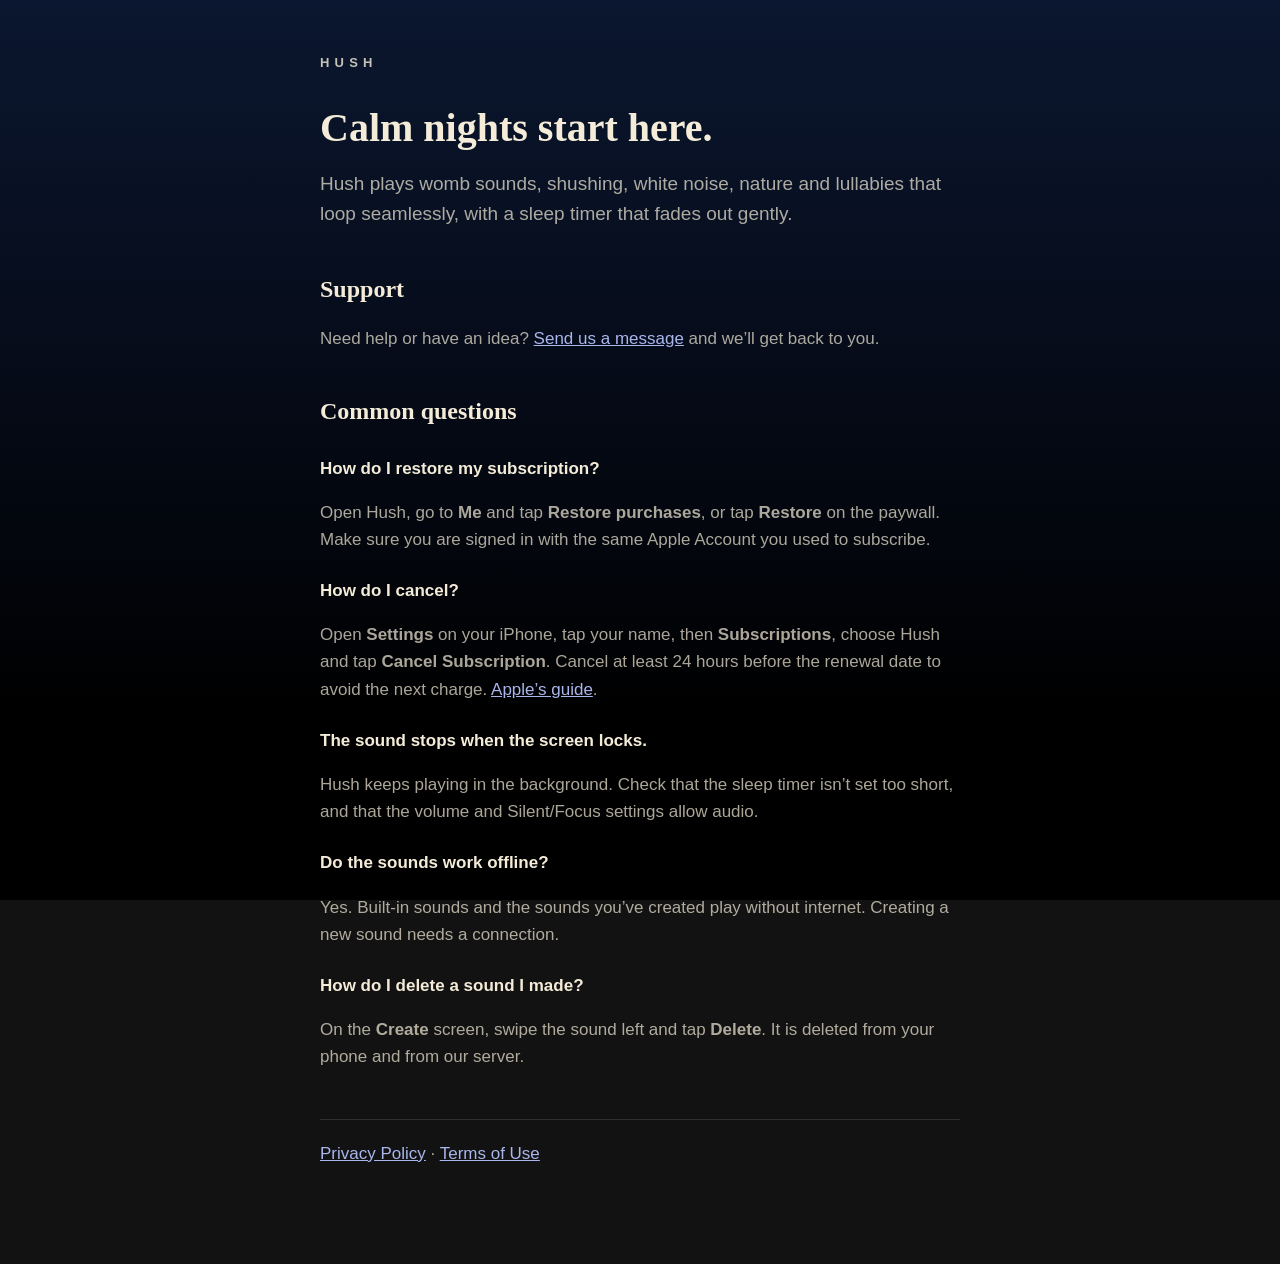
==== index.html @ 4e683d03 "Create index.html" ====
<!doctype html>
<html lang="en">
<head>
<meta charset="utf-8">
<meta name="viewport" content="width=device-width, initial-scale=1">
<title>Hush · Baby Sleep Sounds · Support</title>
<link rel="stylesheet" href="style.css">
</head>
<body>
<main>
<a class="brand" href="./">HUSH</a>
<h1>Calm nights start here.</h1>
<p class="lead">Hush plays womb sounds, shushing, white noise, nature and lullabies that loop seamlessly, with a sleep timer that fades out gently.</p>

<h2>Support</h2>
<p>Need help or have an idea? <a href="https://github.com/mudassir19333/hush/issues/new">Send us a message</a> and we’ll get back to you.</p>

<h2>Common questions</h2>
<h3>How do I restore my subscription?</h3>
<p>Open Hush, go to <strong>Me</strong> and tap <strong>Restore purchases</strong>, or tap <strong>Restore</strong> on the paywall. Make sure you are signed in with the same Apple Account you used to subscribe.</p>

<h3>How do I cancel?</h3>
<p>Open <strong>Settings</strong> on your iPhone, tap your name, then <strong>Subscriptions</strong>, choose Hush and tap <strong>Cancel Subscription</strong>. Cancel at least 24 hours before the renewal date to avoid the next charge. <a href="https://support.apple.com/en-us/118428">Apple’s guide</a>.</p>

<h3>The sound stops when the screen locks.</h3>
<p>Hush keeps playing in the background. Check that the sleep timer isn’t set too short, and that the volume and Silent/Focus settings allow audio.</p>

<h3>Do the sounds work offline?</h3>
<p>Yes. Built-in sounds and the sounds you’ve created play without internet. Creating a new sound needs a connection.</p>

<h3>How do I delete a sound I made?</h3>
<p>On the <strong>Create</strong> screen, swipe the sound left and tap <strong>Delete</strong>. It is deleted from your phone and from our server.</p>

<p class="links"><a href="privacy.html">Privacy Policy</a> · <a href="https://www.apple.com/legal/internet-services/itunes/dev/stdeula/">Terms of Use</a></p>
</main>
</body>
</html>
---- style.css ----
:root { color-scheme: dark; }
* { box-sizing: border-box; }
body {
  margin: 0;
  background: linear-gradient(180deg, #0b1730 0%, #050a16 45%, #000 80%) fixed;
  color: #f4ecd8;
  font: 17px/1.6 -apple-system, BlinkMacSystemFont, "Segoe UI", Roboto, sans-serif;
}
main { max-width: 680px; margin: 0 auto; padding: 48px 20px 80px; }
.brand { display: inline-block; letter-spacing: .4em; font-weight: 800; font-size: 13px; color: #f4ecd8cc; text-decoration: none; margin-bottom: 32px; }
h1 { font-family: Georgia, "Times New Roman", serif; font-size: 40px; line-height: 1.1; margin: 0 0 12px; font-weight: 600; }
h2 { font-family: Georgia, "Times New Roman", serif; font-size: 24px; margin: 40px 0 8px; font-weight: 600; }
h3 { font-size: 17px; margin: 24px 0 4px; }
p, li { color: #f4ecd8b3; }
.lead { font-size: 19px; }
.muted { color: #f4ecd873; margin-top: 0; }
a { color: #a9b6ec; }
ul { padding-left: 20px; }
.links { margin-top: 48px; padding-top: 20px; border-top: 1px solid #ffffff1f; }
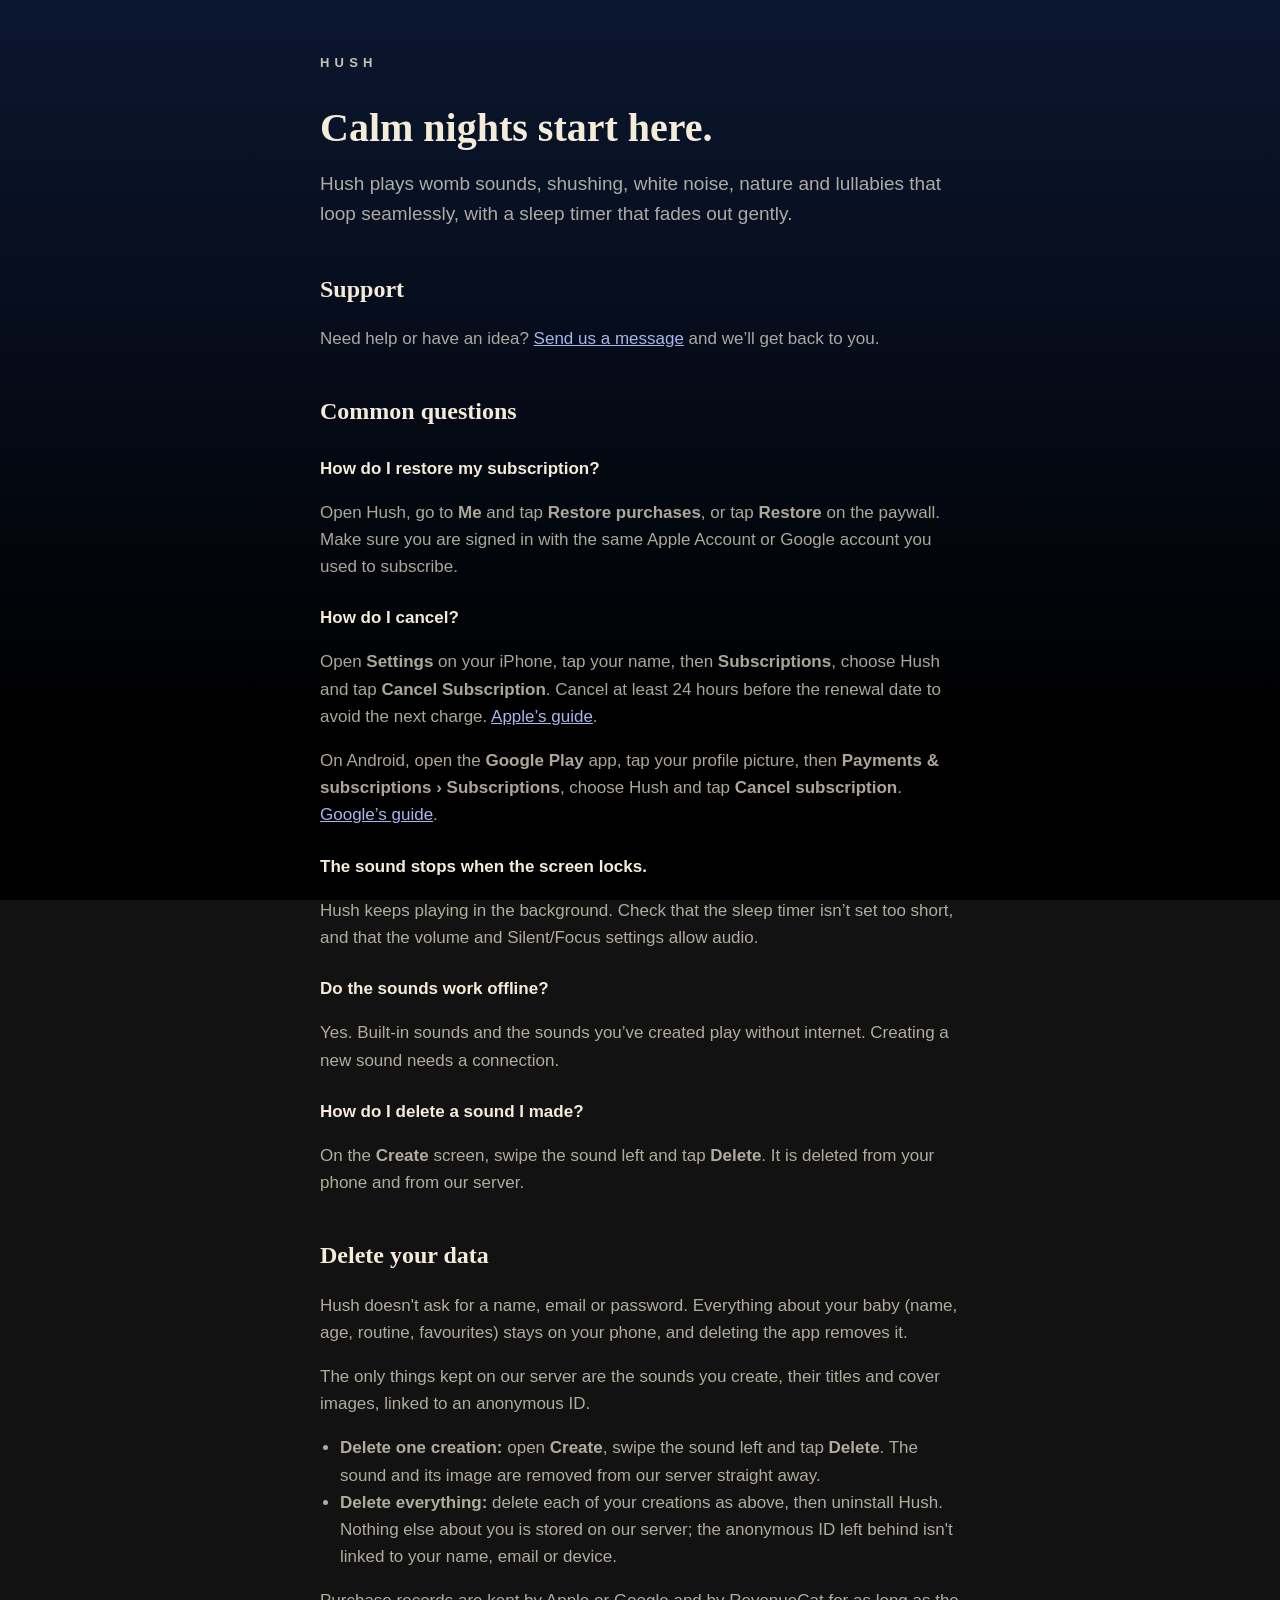
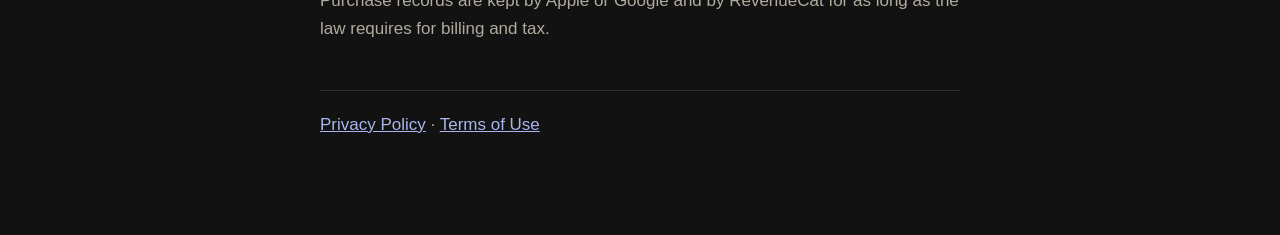
==== commit 647608b5: "Update index.html" ====
--- a/index.html
+++ b/index.html
@@ -17,10 +17,11 @@
 
 <h2>Common questions</h2>
 <h3>How do I restore my subscription?</h3>
-<p>Open Hush, go to <strong>Me</strong> and tap <strong>Restore purchases</strong>, or tap <strong>Restore</strong> on the paywall. Make sure you are signed in with the same Apple Account you used to subscribe.</p>
+<p>Open Hush, go to <strong>Me</strong> and tap <strong>Restore purchases</strong>, or tap <strong>Restore</strong> on the paywall. Make sure you are signed in with the same Apple Account or Google account you used to subscribe.</p>
 
 <h3>How do I cancel?</h3>
 <p>Open <strong>Settings</strong> on your iPhone, tap your name, then <strong>Subscriptions</strong>, choose Hush and tap <strong>Cancel Subscription</strong>. Cancel at least 24 hours before the renewal date to avoid the next charge. <a href="https://support.apple.com/en-us/118428">Apple’s guide</a>.</p>
+<p>On Android, open the <strong>Google Play</strong> app, tap your profile picture, then <strong>Payments &amp; subscriptions › Subscriptions</strong>, choose Hush and tap <strong>Cancel subscription</strong>. <a href="https://support.google.com/googleplay/answer/7018481">Google’s guide</a>.</p>
 
 <h3>The sound stops when the screen locks.</h3>
 <p>Hush keeps playing in the background. Check that the sleep timer isn’t set too short, and that the volume and Silent/Focus settings allow audio.</p>
@@ -31,6 +32,15 @@
 <h3>How do I delete a sound I made?</h3>
 <p>On the <strong>Create</strong> screen, swipe the sound left and tap <strong>Delete</strong>. It is deleted from your phone and from our server.</p>
 
+<h2 id="delete-data">Delete your data</h2>
+<p>Hush doesn't ask for a name, email or password. Everything about your baby (name, age, routine, favourites) stays on your phone, and deleting the app removes it.</p>
+<p>The only things kept on our server are the sounds you create, their titles and cover images, linked to an anonymous ID.</p>
+<ul>
+<li><strong>Delete one creation:</strong> open <strong>Create</strong>, swipe the sound left and tap <strong>Delete</strong>. The sound and its image are removed from our server straight away.</li>
+<li><strong>Delete everything:</strong> delete each of your creations as above, then uninstall Hush. Nothing else about you is stored on our server; the anonymous ID left behind isn't linked to your name, email or device.</li>
+</ul>
+<p>Purchase records are kept by Apple or Google and by RevenueCat for as long as the law requires for billing and tax.</p>
+
 <p class="links"><a href="privacy.html">Privacy Policy</a> · <a href="https://www.apple.com/legal/internet-services/itunes/dev/stdeula/">Terms of Use</a></p>
 </main>
 </body>
